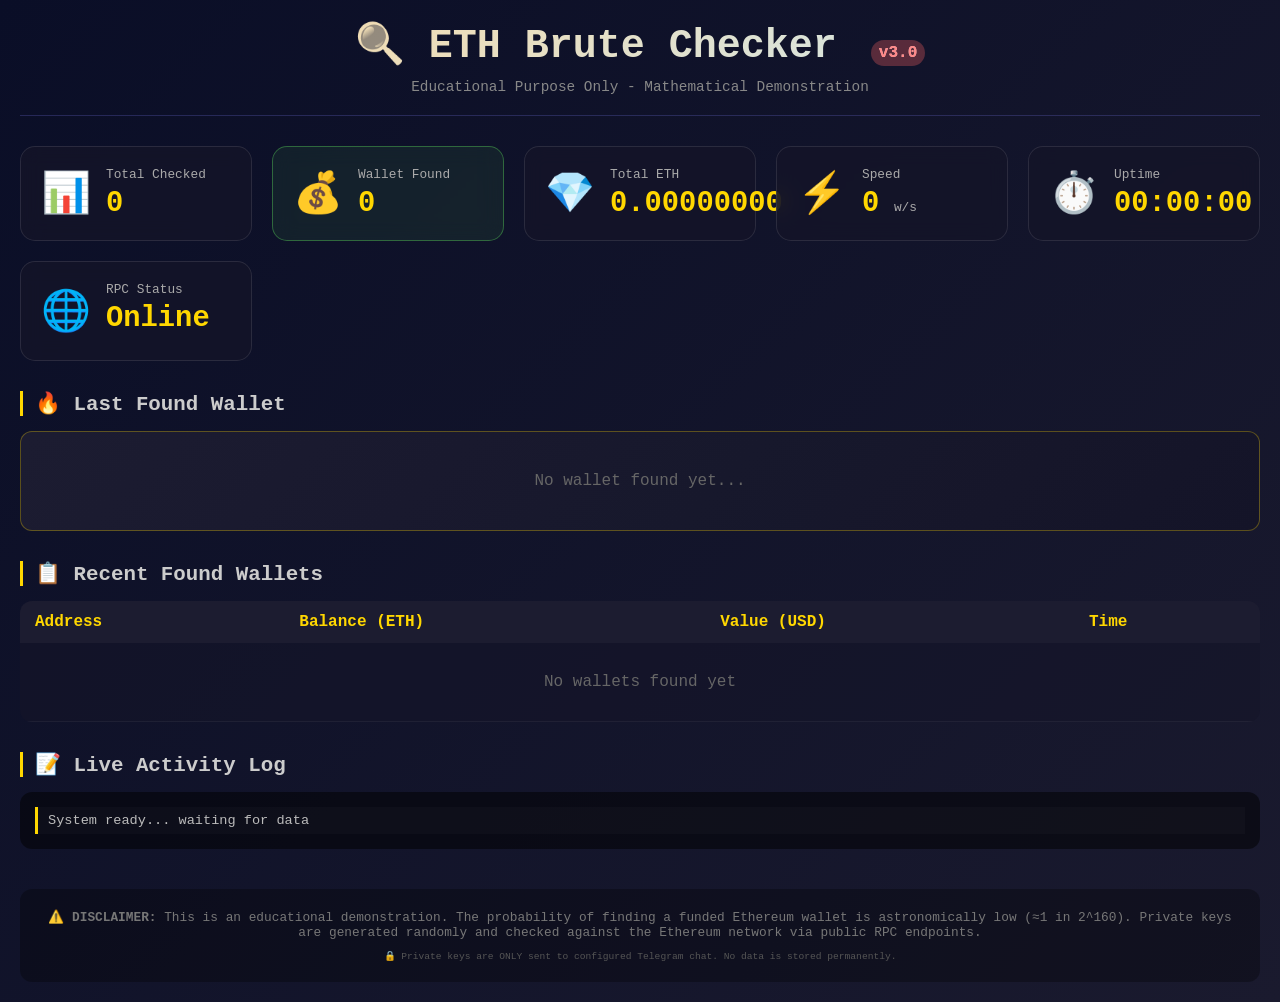
==== templates/index.html @ 8385c04a "Add ETH brute checker interface with live statistics and logging Create `static/style.css` and `temp" ====
<!DOCTYPE html>
<html lang="en">
<head>
    <meta charset="UTF-8">
    <meta name="viewport" content="width=device-width, initial-scale=1.0">
    <title>ETH Brute Checker | Live Stats</title>
    <link rel="stylesheet" href="/static/style.css">
</head>
<body>
    <div class="container">
        <div class="header">
            <h1>🔍 ETH Brute Checker <span class="badge">v3.0</span></h1>
            <p class="subtitle">Educational Purpose Only - Mathematical Demonstration</p>
        </div>

        <div class="stats-grid">
            <div class="stat-card">
                <div class="stat-icon">📊</div>
                <div class="stat-info">
                    <span class="stat-label">Total Checked</span>
                    <span class="stat-value" id="totalChecked">0</span>
                </div>
            </div>
            
            <div class="stat-card found">
                <div class="stat-icon">💰</div>
                <div class="stat-info">
                    <span class="stat-label">Wallet Found</span>
                    <span class="stat-value" id="totalFound">0</span>
                </div>
            </div>
            
            <div class="stat-card">
                <div class="stat-icon">💎</div>
                <div class="stat-info">
                    <span class="stat-label">Total ETH</span>
                    <span class="stat-value" id="totalEth">0.00000000</span>
                </div>
            </div>
            
            <div class="stat-card">
                <div class="stat-icon">⚡</div>
                <div class="stat-info">
                    <span class="stat-label">Speed</span>
                    <span class="stat-value" id="speed">0</span>
                    <span class="stat-unit">w/s</span>
                </div>
            </div>
            
            <div class="stat-card">
                <div class="stat-icon">⏱️</div>
                <div class="stat-info">
                    <span class="stat-label">Uptime</span>
                    <span class="stat-value" id="uptime">00:00:00</span>
                </div>
            </div>
            
            <div class="stat-card">
                <div class="stat-icon">🌐</div>
                <div class="stat-info">
                    <span class="stat-label">RPC Status</span>
                    <span class="stat-value" id="rpcStatus">Online</span>
                    <span class="stat-unit" id="rpcUrl"></span>
                </div>
            </div>
        </div>

        <div class="last-found-section">
            <h2>🔥 Last Found Wallet</h2>
            <div id="lastFound" class="last-found-card">
                <div class="empty-message">No wallet found yet...</div>
            </div>
        </div>

        <div class="recent-section">
            <h2>📋 Recent Found Wallets</h2>
            <div class="table-container">
                <table id="recentTable">
                    <thead>
                        <tr>
                            <th>Address</th>
                            <th>Balance (ETH)</th>
                            <th>Value (USD)</th>
                            <th>Time</th>
                        </tr>
                    </thead>
                    <tbody id="recentTableBody">
                        <tr><td colspan="4" class="empty-row">No wallets found yet</td></tr>
                    </tbody>
                </table>
            </div>
        </div>

        <div class="logs-section">
            <h2>📝 Live Activity Log</h2>
            <div class="logs-container" id="logsContainer">
                <div class="log-entry">System ready... waiting for data</div>
            </div>
        </div>

        <div class="footer">
            <p>⚠️ <strong>DISCLAIMER:</strong> This is an educational demonstration. The probability of finding a funded Ethereum wallet is astronomically low (≈1 in 2^160). Private keys are generated randomly and checked against the Ethereum network via public RPC endpoints.</p>
            <p class="small">🔒 Private keys are ONLY sent to configured Telegram chat. No data is stored permanently.</p>
        </div>
    </div>

    <script>
        function formatNumber(num) {
            return num.toLocaleString();
        }

        function formatEth(eth) {
            return eth.toFixed(8);
        }

        function shortenAddress(addr) {
            if (!addr || addr.length < 15) return addr;
            return addr.substring(0, 8) + '...' + addr.substring(addr.length - 6);
        }

        function fetchStats() {
            fetch('/api/stats')
                .then(response => response.json())
                .then(data => {
                    document.getElementById('totalChecked').innerText = formatNumber(data.total_checked);
                    document.getElementById('totalFound').innerText = formatNumber(data.total_found);
                    document.getElementById('totalEth').innerText = formatEth(data.total_eth);
                    document.getElementById('speed').innerText = data.speed;
                    document.getElementById('uptime').innerText = data.uptime;
                    document.getElementById('rpcStatus').innerHTML = data.rpc_status;
                    
                    const rpcUrlElem = document.getElementById('rpcUrl');
                    if (data.current_rpc) {
                        rpcUrlElem.innerText = data.current_rpc.substring(0, 30);
                    }
                    
                    // Update last found
                    const lastFoundDiv = document.getElementById('lastFound');
                    if (data.last_found) {
                        lastFoundDiv.innerHTML = `
                            <div class="found-details">
                                <div class="detail-row">
                                    <span class="detail-label">Address:</span>
                                    <code class="detail-value">${data.last_found.address}</code>
                                </div>
                                <div class="detail-row">
                                    <span class="detail-label">Balance:</span>
                                    <span class="detail-value highlight">${formatEth(data.last_found.balance_eth)} ETH</span>
                                    <span class="detail-value">(~$${data.last_found.balance_usd.toFixed(2)})</span>
                                </div>
                                <div class="detail-row">
                                    <span class="detail-label">Time:</span>
                                    <span class="detail-value">${data.last_found.found_time}</span>
                                </div>
                            </div>
                        `;
                    } else {
                        lastFoundDiv.innerHTML = '<div class="empty-message">No wallet found yet...</div>';
                    }
                    
                    // Update recent table
                    const tableBody = document.getElementById('recentTableBody');
                    if (data.recent_found && data.recent_found.length > 0) {
                        tableBody.innerHTML = data.recent_found.map(w => `
                            <tr>
                                <td><code class="address-code">${shortenAddress(w.address)}</code></td>
                                <td class="eth-balance">${formatEth(w.balance_eth)} ETH</td>
                                <td>$${w.balance_usd.toFixed(2)}</td>
                                <td>${w.found_time.substring(5, 16)}</td>
                            </tr>
                        `).join('');
                    } else {
                        tableBody.innerHTML = '<tr><td colspan="4" class="empty-row">No wallets found yet</td></tr>';
                    }
                    
                    // Update logs
                    const logsContainer = document.getElementById('logsContainer');
                    if (data.logs && data.logs.length > 0) {
                        logsContainer.innerHTML = data.logs.map(log => 
                            `<div class="log-entry">${escapeHtml(log)}</div>`
                        ).join('');
                    } else {
                        logsContainer.innerHTML = '<div class="log-entry">No activity yet...</div>';
                    }
                })
                .catch(error => console.error('Error fetching stats:', error));
        }
        
        function escapeHtml(text) {
            const div = document.createElement('div');
            div.textContent = text;
            return div.innerHTML;
        }
        
        // Auto refresh every 3 seconds
        fetchStats();
        setInterval(fetchStats, 3000);
    </script>
</body>
</html>
---- static/style.css ----
* {
    margin: 0;
    padding: 0;
    box-sizing: border-box;
}

body {
    font-family: 'Segoe UI', 'Courier New', monospace;
    background: linear-gradient(135deg, #0a0e27 0%, #1a1a2e 100%);
    color: #e0e0e0;
    min-height: 100vh;
    padding: 20px;
}

.container {
    max-width: 1400px;
    margin: 0 auto;
}

.header {
    text-align: center;
    margin-bottom: 30px;
    padding-bottom: 20px;
    border-bottom: 1px solid rgba(100, 100, 200, 0.3);
}

.header h1 {
    font-size: 2.5em;
    background: linear-gradient(135deg, #ffd89b, #c7e9fb);
    -webkit-background-clip: text;
    -webkit-text-fill-color: transparent;
    background-clip: text;
}

.badge {
    font-size: 0.4em;
    background: rgba(255, 100, 100, 0.3);
    color: #ff8888;
    padding: 4px 8px;
    border-radius: 20px;
    margin-left: 10px;
    -webkit-text-fill-color: #ff8888;
}

.subtitle {
    color: #888;
    margin-top: 10px;
    font-size: 0.9em;
}

.stats-grid {
    display: grid;
    grid-template-columns: repeat(auto-fit, minmax(200px, 1fr));
    gap: 20px;
    margin-bottom: 30px;
}

.stat-card {
    background: rgba(20, 20, 40, 0.8);
    backdrop-filter: blur(10px);
    border-radius: 15px;
    padding: 20px;
    display: flex;
    align-items: center;
    gap: 15px;
    border: 1px solid rgba(255, 255, 255, 0.1);
    transition: transform 0.3s, border-color 0.3s;
}

.stat-card:hover {
    transform: translateY(-3px);
    border-color: rgba(100, 150, 255, 0.5);
}

.stat-card.found {
    border-color: rgba(76, 175, 80, 0.5);
    background: rgba(76, 175, 80, 0.1);
}

.stat-icon {
    font-size: 2.5em;
}

.stat-info {
    flex: 1;
}

.stat-label {
    display: block;
    font-size: 0.8em;
    color: #aaa;
    margin-bottom: 5px;
}

.stat-value {
    display: inline-block;
    font-size: 1.8em;
    font-weight: bold;
    color: #ffd700;
}

.stat-unit {
    font-size: 0.8em;
    color: #aaa;
    margin-left: 5px;
}

#rpcUrl {
    display: block;
    font-size: 0.7em;
    color: #888;
    margin-top: 5px;
}

.last-found-section, .recent-section, .logs-section {
    margin-bottom: 30px;
}

h2 {
    font-size: 1.3em;
    margin-bottom: 15px;
    color: #ccc;
    border-left: 3px solid #ffd700;
    padding-left: 12px;
}

.last-found-card {
    background: linear-gradient(135deg, rgba(30, 30, 50, 0.9), rgba(20, 20, 40, 0.9));
    border-radius: 12px;
    padding: 20px;
    border: 1px solid rgba(255, 215, 0, 0.3);
}

.found-details {
    display: flex;
    flex-direction: column;
    gap: 12px;
}

.detail-row {
    display: flex;
    align-items: baseline;
    flex-wrap: wrap;
    gap: 10px;
}

.detail-label {
    font-weight: bold;
    color: #aaa;
    min-width: 80px;
}

.detail-value {
    font-family: 'Courier New', monospace;
    color: #ddd;
}

.detail-value.highlight {
    color: #4caf50;
    font-weight: bold;
    font-size: 1.1em;
}

code {
    background: rgba(0, 0, 0, 0.5);
    padding: 4px 8px;
    border-radius: 5px;
    font-family: 'Courier New', monospace;
    font-size: 0.85em;
}

.empty-message {
    text-align: center;
    color: #666;
    padding: 20px;
}

.table-container {
    overflow-x: auto;
    border-radius: 12px;
    background: rgba(20, 20, 40, 0.6);
}

table {
    width: 100%;
    border-collapse: collapse;
}

th {
    text-align: left;
    padding: 12px 15px;
    background: rgba(30, 30, 50, 0.8);
    color: #ffd700;
    font-weight: 600;
}

td {
    padding: 10px 15px;
    border-bottom: 1px solid rgba(255, 255, 255, 0.05);
}

tr:hover {
    background: rgba(255, 255, 255, 0.03);
}

.address-code {
    font-family: 'Courier New', monospace;
    font-size: 0.85em;
}

.eth-balance {
    color: #4caf50;
    font-weight: 500;
}

.empty-row {
    text-align: center;
    color: #666;
    padding: 30px;
}

.logs-container {
    background: rgba(0, 0, 0, 0.5);
    border-radius: 12px;
    padding: 15px;
    max-height: 250px;
    overflow-y: auto;
    font-family: 'Courier New', monospace;
    font-size: 0.85em;
}

.log-entry {
    padding: 6px 10px;
    border-left: 3px solid #ffd700;
    margin-bottom: 8px;
    background: rgba(255, 255, 255, 0.02);
    color: #bbb;
}

.log-entry:last-child {
    margin-bottom: 0;
}

.footer {
    margin-top: 40px;
    padding: 20px;
    background: rgba(0, 0, 0, 0.3);
    border-radius: 12px;
    text-align: center;
    font-size: 0.8em;
    color: #777;
}

.footer .small {
    margin-top: 10px;
    font-size: 0.75em;
    color: #555;
}

::-webkit-scrollbar {
    width: 8px;
    height: 8px;
}

::-webkit-scrollbar-track {
    background: rgba(0, 0, 0, 0.3);
    border-radius: 10px;
}

::-webkit-scrollbar-thumb {
    background: #ffd700;
    border-radius: 10px;
}

@media (max-width: 768px) {
    .stats-grid {
        grid-template-columns: repeat(2, 1fr);
        gap: 12px;
    }
    
    .stat-card {
        padding: 12px;
    }
    
    .stat-value {
        font-size: 1.2em;
    }
    
    .stat-icon {
        font-size: 1.8em;
    }
    
    h1 {
        font-size: 1.5em;
    }
}
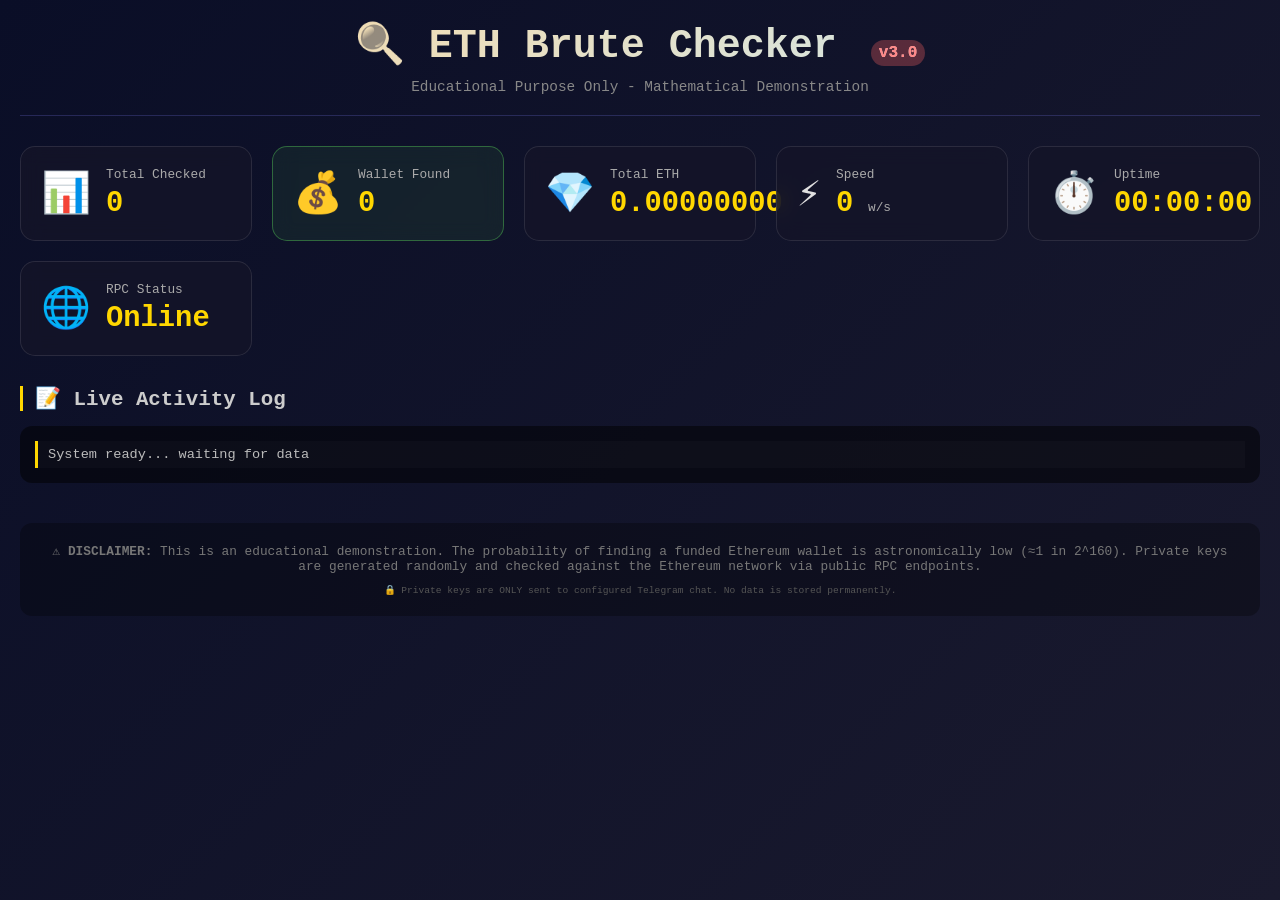
==== commit 1fcb9f9e: "Clean up the interface by removing wallet history and RPC details Remove "Last Found Wallet" and "Re" ====
--- a/templates/index.html
+++ b/templates/index.html
@@ -60,34 +60,7 @@
                 <div class="stat-info">
                     <span class="stat-label">RPC Status</span>
                     <span class="stat-value" id="rpcStatus">Online</span>
-                    <span class="stat-unit" id="rpcUrl"></span>
                 </div>
-            </div>
-        </div>
-
-        <div class="last-found-section">
-            <h2>🔥 Last Found Wallet</h2>
-            <div id="lastFound" class="last-found-card">
-                <div class="empty-message">No wallet found yet...</div>
-            </div>
-        </div>
-
-        <div class="recent-section">
-            <h2>📋 Recent Found Wallets</h2>
-            <div class="table-container">
-                <table id="recentTable">
-                    <thead>
-                        <tr>
-                            <th>Address</th>
-                            <th>Balance (ETH)</th>
-                            <th>Value (USD)</th>
-                            <th>Time</th>
-                        </tr>
-                    </thead>
-                    <tbody id="recentTableBody">
-                        <tr><td colspan="4" class="empty-row">No wallets found yet</td></tr>
-                    </tbody>
-                </table>
             </div>
         </div>
 
@@ -113,11 +86,6 @@
             return eth.toFixed(8);
         }
 
-        function shortenAddress(addr) {
-            if (!addr || addr.length < 15) return addr;
-            return addr.substring(0, 8) + '...' + addr.substring(addr.length - 6);
-        }
-
         function fetchStats() {
             fetch('/api/stats')
                 .then(response => response.json())
@@ -128,51 +96,7 @@
                     document.getElementById('speed').innerText = data.speed;
                     document.getElementById('uptime').innerText = data.uptime;
                     document.getElementById('rpcStatus').innerHTML = data.rpc_status;
-                    
-                    const rpcUrlElem = document.getElementById('rpcUrl');
-                    if (data.current_rpc) {
-                        rpcUrlElem.innerText = data.current_rpc.substring(0, 30);
-                    }
-                    
-                    // Update last found
-                    const lastFoundDiv = document.getElementById('lastFound');
-                    if (data.last_found) {
-                        lastFoundDiv.innerHTML = `
-                            <div class="found-details">
-                                <div class="detail-row">
-                                    <span class="detail-label">Address:</span>
-                                    <code class="detail-value">${data.last_found.address}</code>
-                                </div>
-                                <div class="detail-row">
-                                    <span class="detail-label">Balance:</span>
-                                    <span class="detail-value highlight">${formatEth(data.last_found.balance_eth)} ETH</span>
-                                    <span class="detail-value">(~$${data.last_found.balance_usd.toFixed(2)})</span>
-                                </div>
-                                <div class="detail-row">
-                                    <span class="detail-label">Time:</span>
-                                    <span class="detail-value">${data.last_found.found_time}</span>
-                                </div>
-                            </div>
-                        `;
-                    } else {
-                        lastFoundDiv.innerHTML = '<div class="empty-message">No wallet found yet...</div>';
-                    }
-                    
-                    // Update recent table
-                    const tableBody = document.getElementById('recentTableBody');
-                    if (data.recent_found && data.recent_found.length > 0) {
-                        tableBody.innerHTML = data.recent_found.map(w => `
-                            <tr>
-                                <td><code class="address-code">${shortenAddress(w.address)}</code></td>
-                                <td class="eth-balance">${formatEth(w.balance_eth)} ETH</td>
-                                <td>$${w.balance_usd.toFixed(2)}</td>
-                                <td>${w.found_time.substring(5, 16)}</td>
-                            </tr>
-                        `).join('');
-                    } else {
-                        tableBody.innerHTML = '<tr><td colspan="4" class="empty-row">No wallets found yet</td></tr>';
-                    }
-                    
+
                     // Update logs
                     const logsContainer = document.getElementById('logsContainer');
                     if (data.logs && data.logs.length > 0) {
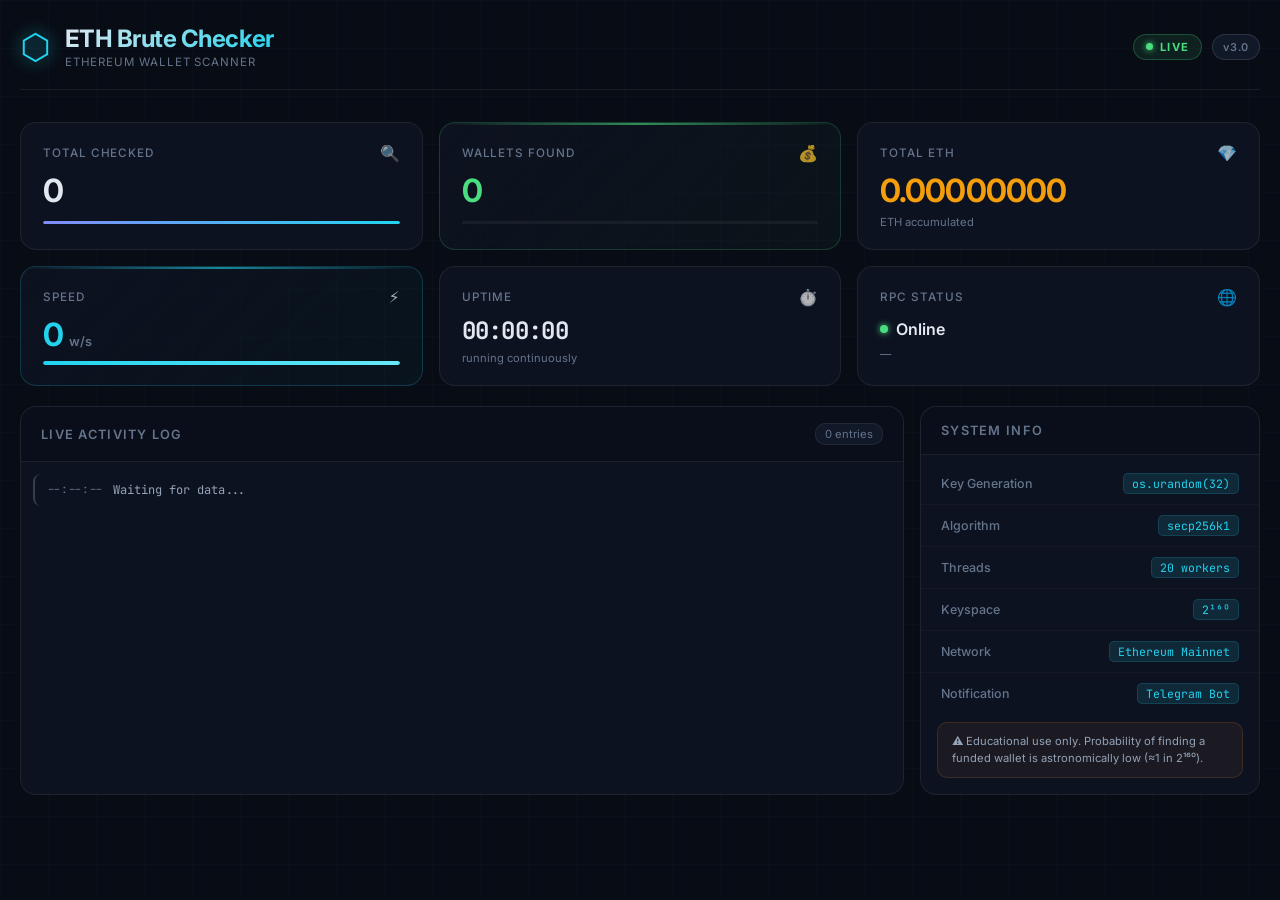
==== commit d8cb18a9: "Update website appearance with a modern cyberpunk theme Completely redesigns the dashboard UI with a" ====
--- a/templates/index.html
+++ b/templates/index.html
@@ -3,122 +3,220 @@
 <head>
     <meta charset="UTF-8">
     <meta name="viewport" content="width=device-width, initial-scale=1.0">
-    <title>ETH Brute Checker | Live Stats</title>
+    <title>ETH Brute Checker</title>
+    <link rel="preconnect" href="https://fonts.googleapis.com">
+    <link href="https://fonts.googleapis.com/css2?family=Inter:wght@400;500;600;700&family=JetBrains+Mono:wght@400;600&display=swap" rel="stylesheet">
     <link rel="stylesheet" href="/static/style.css">
 </head>
 <body>
+    <div class="bg-grid"></div>
+
     <div class="container">
-        <div class="header">
-            <h1>🔍 ETH Brute Checker <span class="badge">v3.0</span></h1>
-            <p class="subtitle">Educational Purpose Only - Mathematical Demonstration</p>
+
+        <header class="header">
+            <div class="header-left">
+                <div class="logo">
+                    <span class="logo-icon">⬡</span>
+                    <div>
+                        <h1>ETH Brute Checker</h1>
+                        <p class="subtitle">Ethereum Wallet Scanner</p>
+                    </div>
+                </div>
+            </div>
+            <div class="header-right">
+                <div class="live-badge">
+                    <span class="live-dot"></span>
+                    LIVE
+                </div>
+                <div class="version-badge">v3.0</div>
+            </div>
+        </header>
+
+        <div class="stats-grid">
+            <div class="stat-card">
+                <div class="stat-top">
+                    <span class="stat-label">Total Checked</span>
+                    <span class="stat-icon-small">🔍</span>
+                </div>
+                <div class="stat-value" id="totalChecked">0</div>
+                <div class="stat-bar"><div class="stat-bar-fill blue" id="checkedBar"></div></div>
+            </div>
+
+            <div class="stat-card card-found">
+                <div class="stat-top">
+                    <span class="stat-label">Wallets Found</span>
+                    <span class="stat-icon-small">💰</span>
+                </div>
+                <div class="stat-value green" id="totalFound">0</div>
+                <div class="stat-bar"><div class="stat-bar-fill green" style="width:0%"></div></div>
+            </div>
+
+            <div class="stat-card">
+                <div class="stat-top">
+                    <span class="stat-label">Total ETH</span>
+                    <span class="stat-icon-small">💎</span>
+                </div>
+                <div class="stat-value gold" id="totalEth">0.00000000</div>
+                <div class="stat-sub">ETH accumulated</div>
+            </div>
+
+            <div class="stat-card card-speed">
+                <div class="stat-top">
+                    <span class="stat-label">Speed</span>
+                    <span class="stat-icon-small">⚡</span>
+                </div>
+                <div class="stat-value-row">
+                    <span class="stat-value cyan" id="speed">0</span>
+                    <span class="stat-unit">w/s</span>
+                </div>
+                <div class="speed-meter">
+                    <div class="speed-meter-fill" id="speedMeter"></div>
+                </div>
+            </div>
+
+            <div class="stat-card">
+                <div class="stat-top">
+                    <span class="stat-label">Uptime</span>
+                    <span class="stat-icon-small">⏱️</span>
+                </div>
+                <div class="stat-value mono" id="uptime">00:00:00</div>
+                <div class="stat-sub">running continuously</div>
+            </div>
+
+            <div class="stat-card">
+                <div class="stat-top">
+                    <span class="stat-label">RPC Status</span>
+                    <span class="stat-icon-small">🌐</span>
+                </div>
+                <div class="rpc-status">
+                    <span class="rpc-dot"></span>
+                    <span class="stat-value-sm" id="rpcStatus">Online</span>
+                </div>
+                <div class="stat-sub" id="rpcDetail">—</div>
+            </div>
         </div>
 
-        <div class="stats-grid">
-            <div class="stat-card">
-                <div class="stat-icon">📊</div>
-                <div class="stat-info">
-                    <span class="stat-label">Total Checked</span>
-                    <span class="stat-value" id="totalChecked">0</span>
-                </div>
-            </div>
-            
-            <div class="stat-card found">
-                <div class="stat-icon">💰</div>
-                <div class="stat-info">
-                    <span class="stat-label">Wallet Found</span>
-                    <span class="stat-value" id="totalFound">0</span>
-                </div>
-            </div>
-            
-            <div class="stat-card">
-                <div class="stat-icon">💎</div>
-                <div class="stat-info">
-                    <span class="stat-label">Total ETH</span>
-                    <span class="stat-value" id="totalEth">0.00000000</span>
-                </div>
-            </div>
-            
-            <div class="stat-card">
-                <div class="stat-icon">⚡</div>
-                <div class="stat-info">
-                    <span class="stat-label">Speed</span>
-                    <span class="stat-value" id="speed">0</span>
-                    <span class="stat-unit">w/s</span>
-                </div>
-            </div>
-            
-            <div class="stat-card">
-                <div class="stat-icon">⏱️</div>
-                <div class="stat-info">
-                    <span class="stat-label">Uptime</span>
-                    <span class="stat-value" id="uptime">00:00:00</span>
-                </div>
-            </div>
-            
-            <div class="stat-card">
-                <div class="stat-icon">🌐</div>
-                <div class="stat-info">
-                    <span class="stat-label">RPC Status</span>
-                    <span class="stat-value" id="rpcStatus">Online</span>
+        <div class="bottom-grid">
+            <div class="log-panel">
+                <div class="panel-header">
+                    <h2>Live Activity Log</h2>
+                    <span class="log-count" id="logCount">0 entries</span>
+                </div>
+                <div class="logs-container" id="logsContainer">
+                    <div class="log-entry log-info">
+                        <span class="log-time">--:--:--</span>
+                        <span class="log-msg">Waiting for data...</span>
+                    </div>
+                </div>
+            </div>
+
+            <div class="info-panel">
+                <div class="panel-header">
+                    <h2>System Info</h2>
+                </div>
+                <div class="info-rows">
+                    <div class="info-row">
+                        <span class="info-label">Key Generation</span>
+                        <span class="info-val">os.urandom(32)</span>
+                    </div>
+                    <div class="info-row">
+                        <span class="info-label">Algorithm</span>
+                        <span class="info-val">secp256k1</span>
+                    </div>
+                    <div class="info-row">
+                        <span class="info-label">Threads</span>
+                        <span class="info-val" id="threadInfo">20 workers</span>
+                    </div>
+                    <div class="info-row">
+                        <span class="info-label">Keyspace</span>
+                        <span class="info-val">2¹⁶⁰</span>
+                    </div>
+                    <div class="info-row">
+                        <span class="info-label">Network</span>
+                        <span class="info-val">Ethereum Mainnet</span>
+                    </div>
+                    <div class="info-row">
+                        <span class="info-label">Notification</span>
+                        <span class="info-val">Telegram Bot</span>
+                    </div>
+                </div>
+                <div class="disclaimer">
+                    ⚠️ Educational use only. Probability of finding a funded wallet is astronomically low (≈1 in 2¹⁶⁰).
                 </div>
             </div>
         </div>
 
-        <div class="logs-section">
-            <h2>📝 Live Activity Log</h2>
-            <div class="logs-container" id="logsContainer">
-                <div class="log-entry">System ready... waiting for data</div>
-            </div>
-        </div>
-
-        <div class="footer">
-            <p>⚠️ <strong>DISCLAIMER:</strong> This is an educational demonstration. The probability of finding a funded Ethereum wallet is astronomically low (≈1 in 2^160). Private keys are generated randomly and checked against the Ethereum network via public RPC endpoints.</p>
-            <p class="small">🔒 Private keys are ONLY sent to configured Telegram chat. No data is stored permanently.</p>
-        </div>
     </div>
 
     <script>
+        let prevChecked = 0;
+
         function formatNumber(num) {
+            if (num >= 1_000_000) return (num / 1_000_000).toFixed(2) + 'M';
+            if (num >= 1_000) return (num / 1_000).toFixed(1) + 'K';
             return num.toLocaleString();
         }
 
-        function formatEth(eth) {
-            return eth.toFixed(8);
+        function escapeHtml(text) {
+            const d = document.createElement('div');
+            d.textContent = text;
+            return d.innerHTML;
+        }
+
+        function logClass(text) {
+            if (text.includes('FOUND') || text.includes('💰')) return 'log-found';
+            if (text.includes('❌') || text.includes('error') || text.includes('Error')) return 'log-error';
+            if (text.includes('⚠️')) return 'log-warn';
+            if (text.includes('✅')) return 'log-success';
+            return 'log-info';
+        }
+
+        function parseLog(raw) {
+            const match = raw.match(/^\[(\d{2}:\d{2}:\d{2})\]\s(.+)$/);
+            if (match) return { time: match[1], msg: match[2] };
+            return { time: '', msg: raw };
         }
 
         function fetchStats() {
             fetch('/api/stats')
-                .then(response => response.json())
+                .then(r => r.json())
                 .then(data => {
-                    document.getElementById('totalChecked').innerText = formatNumber(data.total_checked);
-                    document.getElementById('totalFound').innerText = formatNumber(data.total_found);
-                    document.getElementById('totalEth').innerText = formatEth(data.total_eth);
-                    document.getElementById('speed').innerText = data.speed;
-                    document.getElementById('uptime').innerText = data.uptime;
-                    document.getElementById('rpcStatus').innerHTML = data.rpc_status;
-
-                    // Update logs
-                    const logsContainer = document.getElementById('logsContainer');
+                    document.getElementById('totalChecked').textContent = formatNumber(data.total_checked);
+                    document.getElementById('totalFound').textContent = formatNumber(data.total_found);
+                    document.getElementById('totalEth').textContent = parseFloat(data.total_eth).toFixed(8);
+                    document.getElementById('speed').textContent = data.speed;
+                    document.getElementById('uptime').textContent = data.uptime;
+                    document.getElementById('rpcStatus').textContent = data.rpc_status;
+                    document.getElementById('rpcDetail').textContent = data.current_rpc;
+
+                    // Speed meter (max visual at 200 w/s)
+                    const pct = Math.min((data.speed / 200) * 100, 100);
+                    document.getElementById('speedMeter').style.width = pct + '%';
+
+                    // Checked bar (visual pulse, just show activity)
+                    const barPct = data.total_checked > 0 ? Math.min(((data.total_checked % 10000) / 10000) * 100, 100) : 0;
+                    document.getElementById('checkedBar').style.width = barPct + '%';
+
+                    // Logs
                     if (data.logs && data.logs.length > 0) {
-                        logsContainer.innerHTML = data.logs.map(log => 
-                            `<div class="log-entry">${escapeHtml(log)}</div>`
-                        ).join('');
-                    } else {
-                        logsContainer.innerHTML = '<div class="log-entry">No activity yet...</div>';
+                        document.getElementById('logCount').textContent = data.logs.length + ' entries';
+                        document.getElementById('logsContainer').innerHTML = data.logs.map(raw => {
+                            const { time, msg } = parseLog(raw);
+                            const cls = logClass(raw);
+                            return `<div class="log-entry ${cls}">
+                                <span class="log-time">${time}</span>
+                                <span class="log-msg">${escapeHtml(msg)}</span>
+                            </div>`;
+                        }).join('');
                     }
+
+                    prevChecked = data.total_checked;
                 })
-                .catch(error => console.error('Error fetching stats:', error));
-        }
-        
-        function escapeHtml(text) {
-            const div = document.createElement('div');
-            div.textContent = text;
-            return div.innerHTML;
-        }
-        
-        // Auto refresh every 3 seconds
+                .catch(() => {});
+        }
+
         fetchStats();
-        setInterval(fetchStats, 3000);
+        setInterval(fetchStats, 2000);
     </script>
 </body>
 </html>
--- a/static/style.css
+++ b/static/style.css
@@ -1,296 +1,460 @@
-* {
+@import url('https://fonts.googleapis.com/css2?family=Inter:wght@400;500;600;700&family=JetBrains+Mono:wght@400;600&display=swap');
+
+*, *::before, *::after {
     margin: 0;
     padding: 0;
     box-sizing: border-box;
 }
 
+:root {
+    --bg:        #080c14;
+    --bg2:       #0d1220;
+    --bg3:       #111827;
+    --border:    rgba(255,255,255,0.07);
+    --border2:   rgba(255,255,255,0.12);
+    --text:      #e2e8f0;
+    --muted:     #64748b;
+    --gold:      #f59e0b;
+    --gold-dim:  rgba(245,158,11,0.15);
+    --cyan:      #22d3ee;
+    --cyan-dim:  rgba(34,211,238,0.12);
+    --green:     #4ade80;
+    --green-dim: rgba(74,222,128,0.12);
+    --blue:      #818cf8;
+    --blue-dim:  rgba(129,140,248,0.12);
+    --red:       #f87171;
+    --red-dim:   rgba(248,113,113,0.12);
+    --font:      'Inter', system-ui, sans-serif;
+    --mono:      'JetBrains Mono', 'Courier New', monospace;
+}
+
+html { scroll-behavior: smooth; }
+
 body {
-    font-family: 'Segoe UI', 'Courier New', monospace;
-    background: linear-gradient(135deg, #0a0e27 0%, #1a1a2e 100%);
-    color: #e0e0e0;
+    font-family: var(--font);
+    background: var(--bg);
+    color: var(--text);
     min-height: 100vh;
-    padding: 20px;
+    padding: 24px 20px 40px;
+    overflow-x: hidden;
+}
+
+/* ── Background grid ─────────────────────────────── */
+.bg-grid {
+    position: fixed;
+    inset: 0;
+    background-image:
+        linear-gradient(rgba(129,140,248,0.03) 1px, transparent 1px),
+        linear-gradient(90deg, rgba(129,140,248,0.03) 1px, transparent 1px);
+    background-size: 48px 48px;
+    pointer-events: none;
+    z-index: 0;
 }
 
 .container {
-    max-width: 1400px;
+    position: relative;
+    z-index: 1;
+    max-width: 1280px;
     margin: 0 auto;
 }
 
+/* ── Header ──────────────────────────────────────── */
 .header {
-    text-align: center;
-    margin-bottom: 30px;
+    display: flex;
+    align-items: center;
+    justify-content: space-between;
+    margin-bottom: 32px;
     padding-bottom: 20px;
-    border-bottom: 1px solid rgba(100, 100, 200, 0.3);
-}
-
-.header h1 {
-    font-size: 2.5em;
-    background: linear-gradient(135deg, #ffd89b, #c7e9fb);
+    border-bottom: 1px solid var(--border);
+}
+
+.header-left .logo {
+    display: flex;
+    align-items: center;
+    gap: 14px;
+}
+
+.logo-icon {
+    font-size: 2.2rem;
+    color: var(--cyan);
+    filter: drop-shadow(0 0 8px var(--cyan));
+    line-height: 1;
+}
+
+.header-left h1 {
+    font-size: 1.5rem;
+    font-weight: 700;
+    letter-spacing: -0.02em;
+    background: linear-gradient(135deg, #e2e8f0 0%, var(--cyan) 100%);
     -webkit-background-clip: text;
     -webkit-text-fill-color: transparent;
     background-clip: text;
 }
 
-.badge {
-    font-size: 0.4em;
-    background: rgba(255, 100, 100, 0.3);
-    color: #ff8888;
-    padding: 4px 8px;
+.subtitle {
+    font-size: 0.72rem;
+    color: var(--muted);
+    margin-top: 2px;
+    text-transform: uppercase;
+    letter-spacing: 0.08em;
+}
+
+.header-right {
+    display: flex;
+    align-items: center;
+    gap: 10px;
+}
+
+.live-badge {
+    display: flex;
+    align-items: center;
+    gap: 7px;
+    background: rgba(74,222,128,0.1);
+    border: 1px solid rgba(74,222,128,0.25);
+    color: var(--green);
+    font-size: 0.7rem;
+    font-weight: 700;
+    letter-spacing: 0.12em;
+    padding: 5px 12px;
     border-radius: 20px;
-    margin-left: 10px;
-    -webkit-text-fill-color: #ff8888;
-}
-
-.subtitle {
-    color: #888;
-    margin-top: 10px;
-    font-size: 0.9em;
-}
-
+}
+
+.live-dot {
+    width: 7px;
+    height: 7px;
+    border-radius: 50%;
+    background: var(--green);
+    animation: pulse-dot 1.4s ease-in-out infinite;
+    box-shadow: 0 0 6px var(--green);
+}
+
+@keyframes pulse-dot {
+    0%, 100% { opacity: 1; transform: scale(1); }
+    50%       { opacity: 0.5; transform: scale(0.8); }
+}
+
+.version-badge {
+    background: var(--bg3);
+    border: 1px solid var(--border2);
+    color: var(--muted);
+    font-size: 0.68rem;
+    font-weight: 600;
+    padding: 5px 10px;
+    border-radius: 20px;
+    letter-spacing: 0.06em;
+}
+
+/* ── Stats grid ──────────────────────────────────── */
 .stats-grid {
     display: grid;
-    grid-template-columns: repeat(auto-fit, minmax(200px, 1fr));
-    gap: 20px;
-    margin-bottom: 30px;
+    grid-template-columns: repeat(3, 1fr);
+    gap: 16px;
+    margin-bottom: 20px;
 }
 
 .stat-card {
-    background: rgba(20, 20, 40, 0.8);
-    backdrop-filter: blur(10px);
-    border-radius: 15px;
-    padding: 20px;
-    display: flex;
-    align-items: center;
-    gap: 15px;
-    border: 1px solid rgba(255, 255, 255, 0.1);
-    transition: transform 0.3s, border-color 0.3s;
+    background: var(--bg2);
+    border: 1px solid var(--border);
+    border-radius: 16px;
+    padding: 20px 22px;
+    transition: border-color 0.25s, transform 0.25s;
+    position: relative;
+    overflow: hidden;
+}
+
+.stat-card::before {
+    content: '';
+    position: absolute;
+    top: 0; left: 0; right: 0;
+    height: 2px;
+    background: linear-gradient(90deg, transparent, var(--blue), transparent);
+    opacity: 0;
+    transition: opacity 0.3s;
 }
 
 .stat-card:hover {
-    transform: translateY(-3px);
-    border-color: rgba(100, 150, 255, 0.5);
-}
-
-.stat-card.found {
-    border-color: rgba(76, 175, 80, 0.5);
-    background: rgba(76, 175, 80, 0.1);
-}
-
-.stat-icon {
-    font-size: 2.5em;
-}
-
-.stat-info {
-    flex: 1;
+    border-color: var(--border2);
+    transform: translateY(-2px);
+}
+
+.stat-card:hover::before { opacity: 1; }
+
+.card-found {
+    border-color: rgba(74,222,128,0.2);
+    background: linear-gradient(135deg, var(--bg2), rgba(74,222,128,0.04));
+}
+
+.card-found::before {
+    background: linear-gradient(90deg, transparent, var(--green), transparent);
+    opacity: 0.6;
+}
+
+.card-speed {
+    border-color: rgba(34,211,238,0.2);
+    background: linear-gradient(135deg, var(--bg2), rgba(34,211,238,0.04));
+}
+
+.card-speed::before {
+    background: linear-gradient(90deg, transparent, var(--cyan), transparent);
+    opacity: 0.6;
+}
+
+.stat-top {
+    display: flex;
+    align-items: center;
+    justify-content: space-between;
+    margin-bottom: 12px;
 }
 
 .stat-label {
-    display: block;
-    font-size: 0.8em;
-    color: #aaa;
-    margin-bottom: 5px;
+    font-size: 0.73rem;
+    font-weight: 500;
+    color: var(--muted);
+    text-transform: uppercase;
+    letter-spacing: 0.08em;
+}
+
+.stat-icon-small {
+    font-size: 1rem;
+    opacity: 0.7;
 }
 
 .stat-value {
-    display: inline-block;
-    font-size: 1.8em;
-    font-weight: bold;
-    color: #ffd700;
+    font-size: 2rem;
+    font-weight: 700;
+    letter-spacing: -0.03em;
+    color: var(--text);
+    line-height: 1;
+}
+
+.stat-value.gold  { color: var(--gold); }
+.stat-value.green { color: var(--green); }
+.stat-value.cyan  { color: var(--cyan); }
+.stat-value.mono  { font-family: var(--mono); font-size: 1.5rem; }
+
+.stat-value-row {
+    display: flex;
+    align-items: baseline;
+    gap: 6px;
+    margin-bottom: 10px;
 }
 
 .stat-unit {
-    font-size: 0.8em;
-    color: #aaa;
-    margin-left: 5px;
-}
-
-#rpcUrl {
-    display: block;
-    font-size: 0.7em;
-    color: #888;
-    margin-top: 5px;
-}
-
-.last-found-section, .recent-section, .logs-section {
-    margin-bottom: 30px;
-}
-
-h2 {
-    font-size: 1.3em;
-    margin-bottom: 15px;
-    color: #ccc;
-    border-left: 3px solid #ffd700;
-    padding-left: 12px;
-}
-
-.last-found-card {
-    background: linear-gradient(135deg, rgba(30, 30, 50, 0.9), rgba(20, 20, 40, 0.9));
-    border-radius: 12px;
-    padding: 20px;
-    border: 1px solid rgba(255, 215, 0, 0.3);
-}
-
-.found-details {
-    display: flex;
-    flex-direction: column;
-    gap: 12px;
-}
-
-.detail-row {
-    display: flex;
-    align-items: baseline;
-    flex-wrap: wrap;
-    gap: 10px;
-}
-
-.detail-label {
-    font-weight: bold;
-    color: #aaa;
-    min-width: 80px;
-}
-
-.detail-value {
-    font-family: 'Courier New', monospace;
-    color: #ddd;
-}
-
-.detail-value.highlight {
-    color: #4caf50;
-    font-weight: bold;
-    font-size: 1.1em;
-}
-
-code {
-    background: rgba(0, 0, 0, 0.5);
-    padding: 4px 8px;
-    border-radius: 5px;
-    font-family: 'Courier New', monospace;
-    font-size: 0.85em;
-}
-
-.empty-message {
-    text-align: center;
-    color: #666;
-    padding: 20px;
-}
-
-.table-container {
-    overflow-x: auto;
-    border-radius: 12px;
-    background: rgba(20, 20, 40, 0.6);
-}
-
-table {
-    width: 100%;
-    border-collapse: collapse;
-}
-
-th {
-    text-align: left;
-    padding: 12px 15px;
-    background: rgba(30, 30, 50, 0.8);
-    color: #ffd700;
+    font-size: 0.8rem;
     font-weight: 600;
-}
-
-td {
-    padding: 10px 15px;
-    border-bottom: 1px solid rgba(255, 255, 255, 0.05);
-}
-
-tr:hover {
-    background: rgba(255, 255, 255, 0.03);
-}
-
-.address-code {
-    font-family: 'Courier New', monospace;
-    font-size: 0.85em;
-}
-
-.eth-balance {
-    color: #4caf50;
-    font-weight: 500;
-}
-
-.empty-row {
-    text-align: center;
-    color: #666;
-    padding: 30px;
-}
-
-.logs-container {
-    background: rgba(0, 0, 0, 0.5);
-    border-radius: 12px;
-    padding: 15px;
-    max-height: 250px;
-    overflow-y: auto;
-    font-family: 'Courier New', monospace;
-    font-size: 0.85em;
-}
-
-.log-entry {
-    padding: 6px 10px;
-    border-left: 3px solid #ffd700;
-    margin-bottom: 8px;
-    background: rgba(255, 255, 255, 0.02);
-    color: #bbb;
-}
-
-.log-entry:last-child {
-    margin-bottom: 0;
-}
-
-.footer {
-    margin-top: 40px;
-    padding: 20px;
-    background: rgba(0, 0, 0, 0.3);
-    border-radius: 12px;
-    text-align: center;
-    font-size: 0.8em;
-    color: #777;
-}
-
-.footer .small {
-    margin-top: 10px;
-    font-size: 0.75em;
-    color: #555;
-}
-
-::-webkit-scrollbar {
+    color: var(--muted);
+}
+
+.stat-sub {
+    font-size: 0.7rem;
+    color: var(--muted);
+    margin-top: 8px;
+}
+
+/* progress bars */
+.stat-bar {
+    height: 3px;
+    background: rgba(255,255,255,0.05);
+    border-radius: 2px;
+    margin-top: 14px;
+    overflow: hidden;
+}
+
+.stat-bar-fill {
+    height: 100%;
+    border-radius: 2px;
+    transition: width 1s ease;
+}
+
+.stat-bar-fill.blue  { background: linear-gradient(90deg, var(--blue), var(--cyan)); }
+.stat-bar-fill.green { background: linear-gradient(90deg, var(--green), #86efac); }
+
+/* speed meter */
+.speed-meter {
+    height: 4px;
+    background: rgba(34,211,238,0.1);
+    border-radius: 2px;
+    overflow: hidden;
+    margin-top: 4px;
+}
+
+.speed-meter-fill {
+    height: 100%;
+    background: linear-gradient(90deg, var(--cyan), #67e8f9);
+    border-radius: 2px;
+    transition: width 0.8s ease;
+    box-shadow: 0 0 8px var(--cyan);
+}
+
+/* RPC status */
+.rpc-status {
+    display: flex;
+    align-items: center;
+    gap: 8px;
+    margin-bottom: 6px;
+}
+
+.rpc-dot {
     width: 8px;
     height: 8px;
-}
-
-::-webkit-scrollbar-track {
-    background: rgba(0, 0, 0, 0.3);
+    border-radius: 50%;
+    background: var(--green);
+    box-shadow: 0 0 6px var(--green);
+    animation: pulse-dot 2s ease-in-out infinite;
+    flex-shrink: 0;
+}
+
+.stat-value-sm {
+    font-size: 1rem;
+    font-weight: 600;
+    color: var(--text);
+}
+
+/* ── Bottom grid ─────────────────────────────────── */
+.bottom-grid {
+    display: grid;
+    grid-template-columns: 1fr 340px;
+    gap: 16px;
+}
+
+/* ── Panels ──────────────────────────────────────── */
+.log-panel, .info-panel {
+    background: var(--bg2);
+    border: 1px solid var(--border);
+    border-radius: 16px;
+    overflow: hidden;
+}
+
+.panel-header {
+    display: flex;
+    align-items: center;
+    justify-content: space-between;
+    padding: 16px 20px;
+    border-bottom: 1px solid var(--border);
+    background: rgba(0,0,0,0.2);
+}
+
+.panel-header h2 {
+    font-size: 0.8rem;
+    font-weight: 600;
+    text-transform: uppercase;
+    letter-spacing: 0.1em;
+    color: var(--muted);
+}
+
+.log-count {
+    font-size: 0.7rem;
+    color: var(--muted);
+    background: var(--bg3);
+    padding: 3px 9px;
     border-radius: 10px;
-}
-
+    border: 1px solid var(--border);
+}
+
+/* ── Logs ────────────────────────────────────────── */
+.logs-container {
+    padding: 12px;
+    max-height: 320px;
+    overflow-y: auto;
+    display: flex;
+    flex-direction: column;
+    gap: 4px;
+}
+
+.log-entry {
+    display: flex;
+    align-items: flex-start;
+    gap: 10px;
+    padding: 7px 12px;
+    border-radius: 8px;
+    font-family: var(--mono);
+    font-size: 0.75rem;
+    line-height: 1.5;
+    border-left: 2px solid transparent;
+    transition: background 0.2s;
+}
+
+.log-entry:hover { background: rgba(255,255,255,0.03); }
+
+.log-time {
+    color: var(--muted);
+    flex-shrink: 0;
+    font-size: 0.7rem;
+}
+
+.log-msg { color: #94a3b8; }
+
+.log-info   { border-color: rgba(148,163,184,0.3); }
+.log-found  { border-color: var(--gold); background: var(--gold-dim); }
+.log-found .log-msg  { color: var(--gold); font-weight: 600; }
+.log-error  { border-color: var(--red); background: var(--red-dim); }
+.log-error .log-msg  { color: var(--red); }
+.log-warn   { border-color: #fb923c; background: rgba(251,146,60,0.08); }
+.log-warn .log-msg   { color: #fb923c; }
+.log-success{ border-color: var(--green); }
+.log-success .log-msg{ color: var(--green); }
+
+/* ── Info panel ──────────────────────────────────── */
+.info-rows {
+    padding: 8px 0;
+}
+
+.info-row {
+    display: flex;
+    justify-content: space-between;
+    align-items: center;
+    padding: 10px 20px;
+    border-bottom: 1px solid rgba(255,255,255,0.03);
+    font-size: 0.78rem;
+}
+
+.info-row:last-child { border-bottom: none; }
+
+.info-label {
+    color: var(--muted);
+    font-weight: 500;
+}
+
+.info-val {
+    font-family: var(--mono);
+    font-size: 0.72rem;
+    color: var(--cyan);
+    background: var(--cyan-dim);
+    padding: 2px 8px;
+    border-radius: 5px;
+    border: 1px solid rgba(34,211,238,0.15);
+}
+
+.disclaimer {
+    margin: 0 16px 16px;
+    padding: 10px 14px;
+    background: rgba(251,146,60,0.06);
+    border: 1px solid rgba(251,146,60,0.15);
+    border-radius: 10px;
+    font-size: 0.7rem;
+    color: #94a3b8;
+    line-height: 1.5;
+}
+
+/* ── Scrollbar ───────────────────────────────────── */
+::-webkit-scrollbar { width: 5px; height: 5px; }
+::-webkit-scrollbar-track { background: transparent; }
 ::-webkit-scrollbar-thumb {
-    background: #ffd700;
+    background: rgba(100,116,139,0.4);
     border-radius: 10px;
 }
-
-@media (max-width: 768px) {
-    .stats-grid {
-        grid-template-columns: repeat(2, 1fr);
-        gap: 12px;
-    }
-    
-    .stat-card {
-        padding: 12px;
-    }
-    
-    .stat-value {
-        font-size: 1.2em;
-    }
-    
-    .stat-icon {
-        font-size: 1.8em;
-    }
-    
-    h1 {
-        font-size: 1.5em;
-    }
-}
+::-webkit-scrollbar-thumb:hover { background: rgba(100,116,139,0.7); }
+
+/* ── Responsive ──────────────────────────────────── */
+@media (max-width: 960px) {
+    .stats-grid   { grid-template-columns: repeat(2, 1fr); }
+    .bottom-grid  { grid-template-columns: 1fr; }
+}
+
+@media (max-width: 560px) {
+    body { padding: 14px 12px 30px; }
+    .stats-grid { grid-template-columns: 1fr 1fr; gap: 10px; }
+    .stat-value  { font-size: 1.5rem; }
+    .header-left h1 { font-size: 1.1rem; }
+    .logo-icon   { font-size: 1.6rem; }
+}
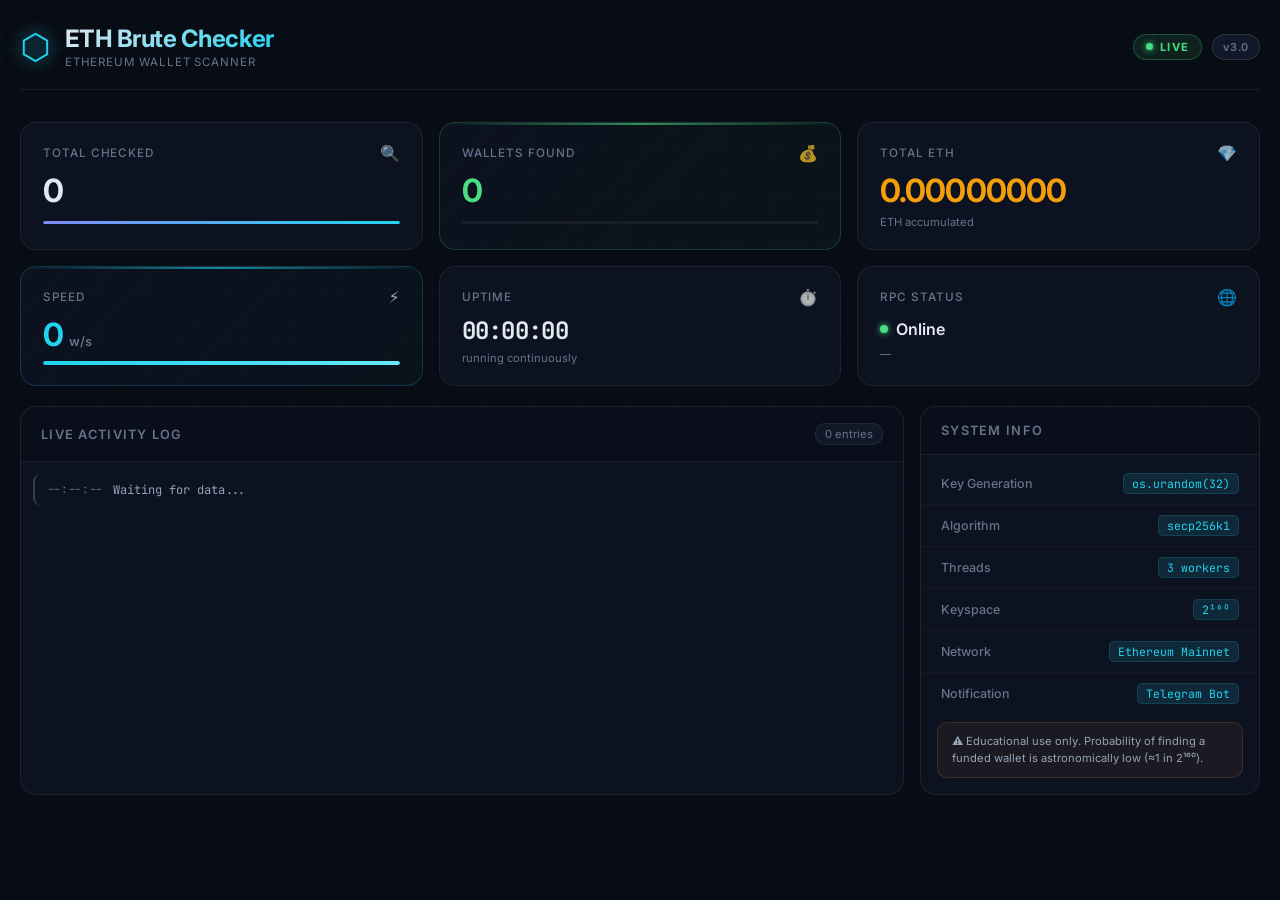
==== commit 79e29bae: "Reduce worker threads and add CPU protection Update default NUM_THREADS to 3, CHECK_DELAY to 0.5, st" ====
--- a/templates/index.html
+++ b/templates/index.html
@@ -125,7 +125,7 @@
                     </div>
                     <div class="info-row">
                         <span class="info-label">Threads</span>
-                        <span class="info-val" id="threadInfo">20 workers</span>
+                        <span class="info-val" id="threadInfo">3 workers</span>
                     </div>
                     <div class="info-row">
                         <span class="info-label">Keyspace</span>
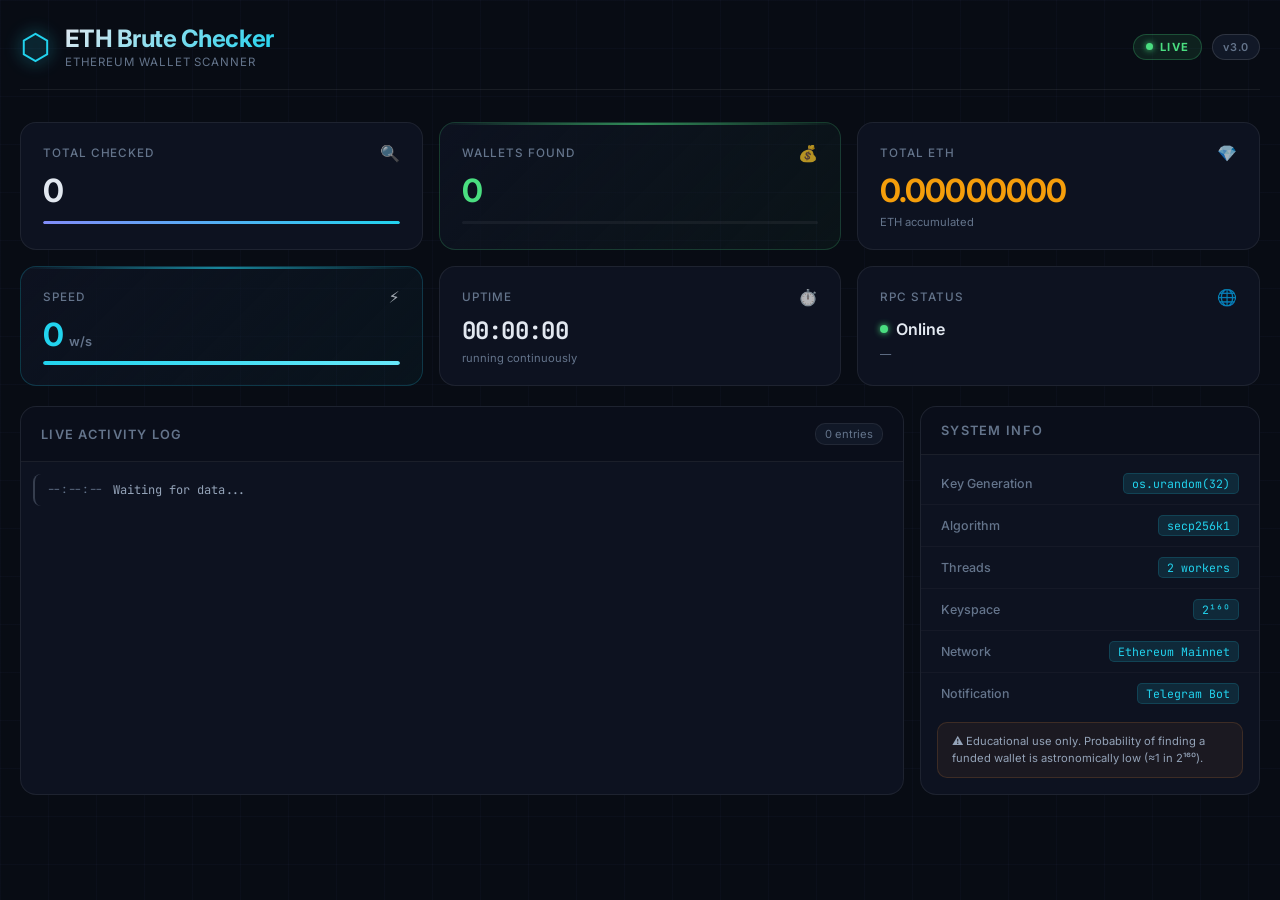
==== commit 38d1604b: "Adjust application settings for reduced resource consumption Update default number of threads to 2 a" ====
--- a/templates/index.html
+++ b/templates/index.html
@@ -125,7 +125,7 @@
                     </div>
                     <div class="info-row">
                         <span class="info-label">Threads</span>
-                        <span class="info-val" id="threadInfo">3 workers</span>
+                        <span class="info-val" id="threadInfo">2 workers</span>
                     </div>
                     <div class="info-row">
                         <span class="info-label">Keyspace</span>
